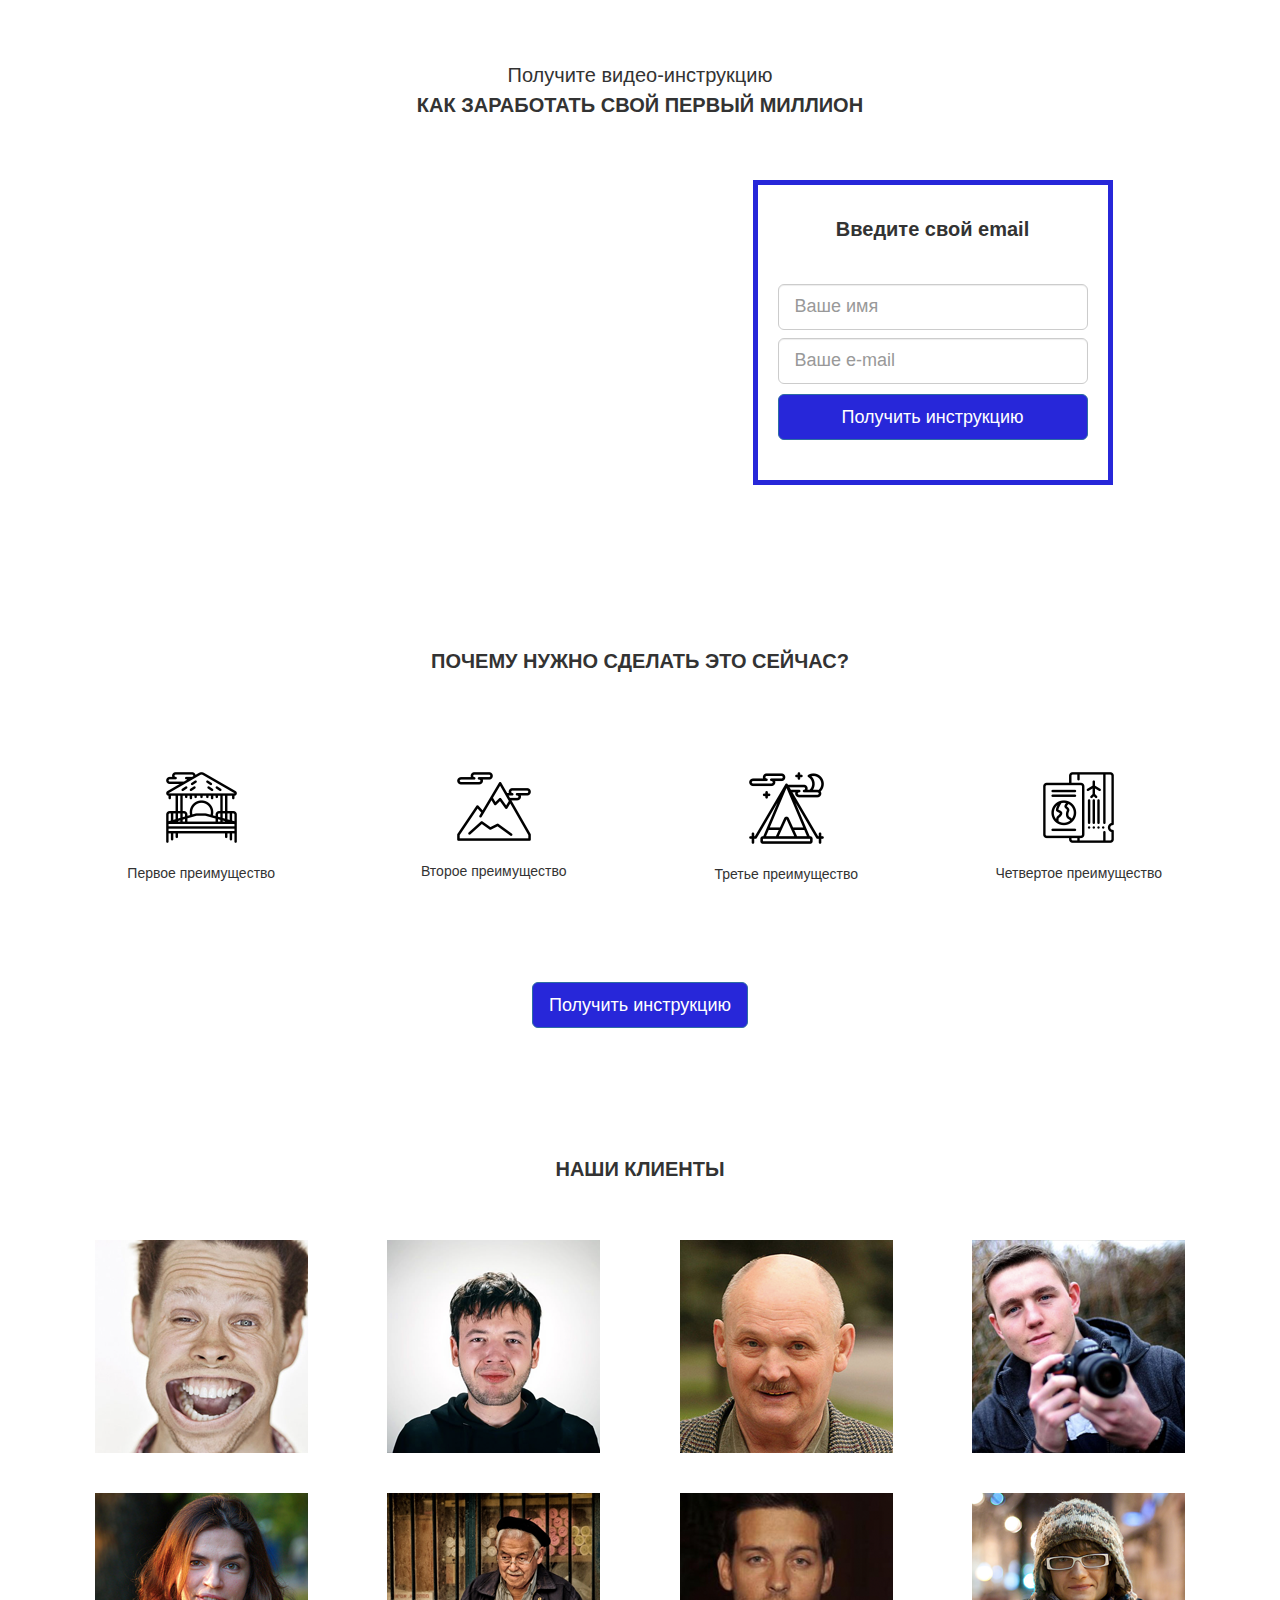
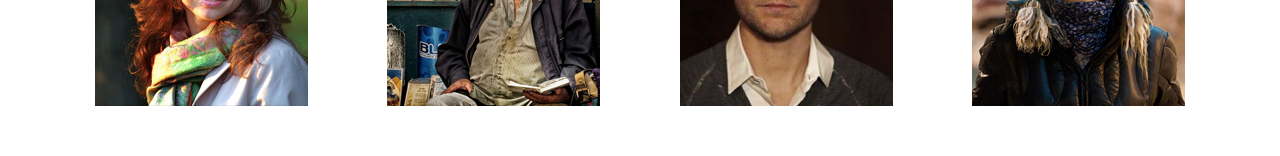
==== lesson_12/index.html @ de36cdbf "Создали 12 урок" ====
<!DOCTYPE html>
<html lang="ru">
<head>
	<meta charset="UTF-8">
	<link rel="stylesheet" href="css/bootstrap.css">
	<link rel="stylesheet" href="css/style.css">
	<title>Первый сайт на Bootstrap</title>
</head>
<body>
	<div class="section">
	 <div class="container">
	<!-- Первый row. Первый заголовок -->
	  <div class="row">
	 	 <div class="col-lg-6 col-lg-offset-3">
	 	 	<h1 class="header text-center">
				<span>Получите видео-инструкцию</span>
	 		  <strong class="text-uppercase">Как заработать свой первый миллион</strong>
	 		 </h1>
	 		</div>
	 	</div>
	 	<!-- Второй row. Секция под видео и форму -->
	 	<div class="row text-center">
	 		<div class="col-lg-6 col-md-8 col-sm-10 col-md-offset-2 col-lg-offset-1 col-sm-offset-2">
	 			<div class="video text-center">
	 				<iframe width="100%" height="315" src="https://www.youtube.com/embed/ayVLjyWqMCs" frameborder="0" allow="accelerometer; autoplay; encrypted-media; gyroscope; picture-in-picture" allowfullscreen></iframe>
	 			</div>	 			
	 		</div>	 		
	 			<div class="col-lg-4 col-md-8 col-sm-10 col-sm-offset-2 col-lg-offset-0 col-md-offset-2">
	 				<div class="form">
	 					<p class="form-header text-center">Введите свой email</p>
	 					<form action="#">
	 						<input type="text" class="form-control input-lg" placeholder="Ваше имя">
	 						<input type="text" class="form-control input-lg" placeholder="Ваше e-mail">
	 						<button class="btn btn-primary btn-lg btn-block form-btn">Получить инструкцию</button>
	 					</form>
	 				</div>	 				
	 			</div>
	 		</div>	 		
	 	</div>
	 </div>
	 	<!-- row под заголовок секции -->
 <div class="section">
 	<div class="container">
   <div class="row">
    <div class="col-lg-12">
     <h2 class="section-header text-uppercase text-center">Почему нужно сделать это сейчас?</h2>
	    </div>
	   </div>
   <!-- Блок с преимуществаими -->
 <div class="feature text-center">
  <div class="row">
  	<div class="col-lg-3 col-md-6">
  		<div class="feature-box">
  			<img src="img/01.png" alt="1 преимущество">
  			<p>Первое преимущество</p>
  		</div>
  	</div>
  	<div class="col-lg-3 col-md-6">
  		<div class="feature-box">
  			<img src="img/02.png" alt="2 преимущество">
  			<p>Второе преимущество</p>
  		</div>
  	</div>
  	<div class="col-lg-3 col-md-6">
  		<div class="feature-box">
  			<img src="img/03.png" alt="3 преимущество">
  			<p>Третье преимущество</p>
  		</div>
  	</div>
  	<div class="col-lg-3 col-md-6">
  		<div class="feature-box">
  			<img src="img/04.png" alt="4 преимущество">
  			<p>Четвертое преимущество</p>
  		  </div>
  	  </div>
    </div>
   </div>	
   <!-- Кнопка "Получить инструкцию" -->
   <button class="btn btn-primary btn-lg form-btn center-block">Получить инструкцию</button>
   <!-- Заголовок Наши клиенты -->
    <div class="row">
    <div class="col-lg-12">
     <h2 class="section-header text-uppercase text-center">Наши клиенты</h2>
	    </div>
	   </div>
<!-- Фото клиентов -->
   <div class="section-client ">		
   	<div class="row"> 
   		<div class="client-f text-center text-block">
			<div class="col-lg-3 col-md-6">				
				<div class="client-box"><img src="img/001.png" alt="Клиент"></div>
			</div>
			<div class="col-lg-3 col-md-6">
				<div class="client-box"><img src="img/002.png" alt="Клиент"></div>
			</div>
			<div class="col-lg-3 col-md-6">
				<div class="client-box"><img src="img/003.png" alt="Клиент"></div>
			</div>
			<div class="col-lg-3 col-md-6">
				<div class="client-box"><img src="img/004.png" alt="Клиент"></div>
			</div>
			<div class="col-lg-3 col-md-6">
				<div class="client-box"><img src="img/005.png" alt="Клиент"></div>
			</div>
			<div class="col-lg-3 col-md-6">
				<div class="client-box"><img src="img/006.png" alt="Клиент"></div>
			</div>
			<div class="col-lg-3 col-md-6">
				<div class="client-box"><img src="img/007.png" alt="Клиент"></div>
			</div>
			<div class="col-lg-3 col-md-6">
				<div class="client-box"><img src="img/008.png" alt="Клиент"></div>
				</div>
			</div>
				
			</div>
		</div>		
	</div>


  
 


</body>
</html>
---- lesson_12/css/style.css ----
.header	{
	margin: 60px auto;
	font-size: 20px;
	line-height: 1.5;
}
.header span {
	display: block;
}
.form {
	border: 5px solid #2727d9;
	padding: 30px 20px;
}
.form-header,.section-header {	
	margin-bottom: 40px;
 font-size: 20px;
 font-weight: 900;
 }
 .form input {
 	margin-bottom: 8px;
 }
.form-btn {
	background: #2727d9;
	margin: 10px auto;
}
.feature {
	margin: 60px auto;
}
.feature p {
	margin-top: 20px;
}
.video {
	margin-bottom: 30px;
}
.feature-box {	
 height: 150px;
}
.section-header {
	padding-top: 100px;
}
.client-box {
	margin: 20px auto;	
}
.section-client {	
	padding-bottom: 30px;
}
.section-client
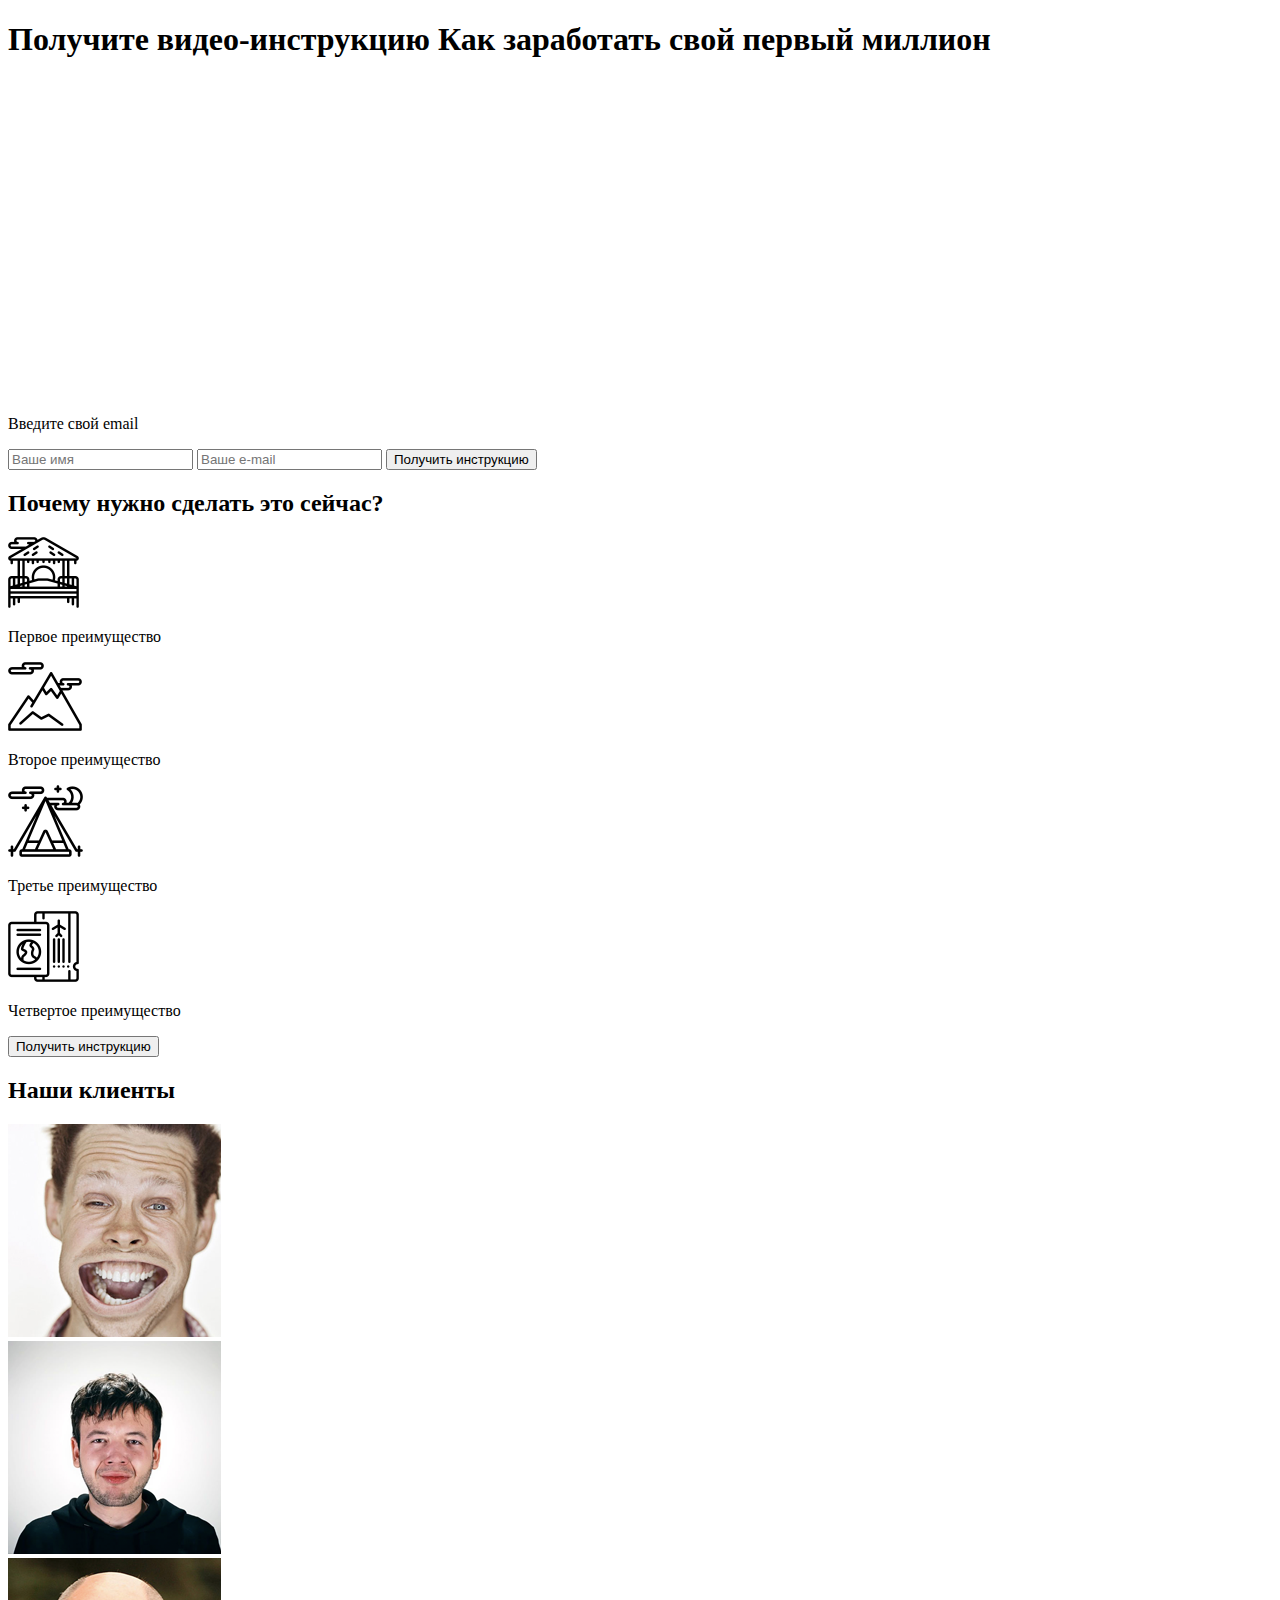
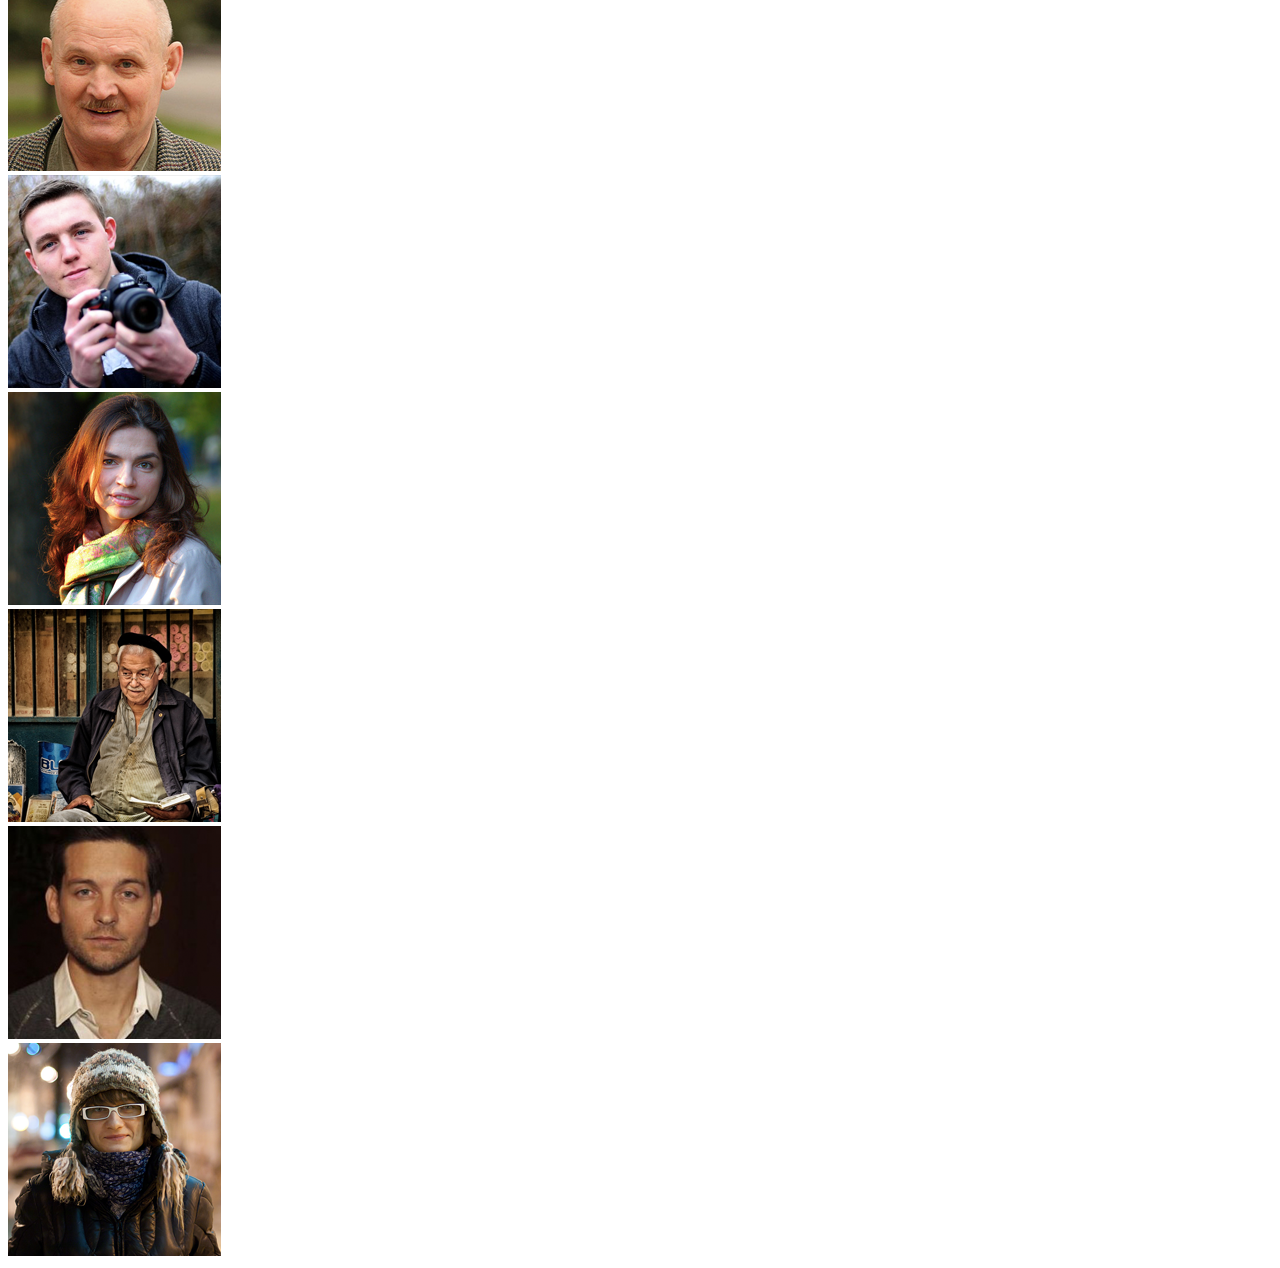
==== commit d22874ad: "Update index.html" ====
--- a/lesson_12/index.html
+++ b/lesson_12/index.html
@@ -2,8 +2,8 @@
 <html lang="ru">
 <head>
 	<meta charset="UTF-8">
-	<link rel="stylesheet" href="css/bootstrap.css">
-	<link rel="stylesheet" href="css/style.css">
+	<link rel="stylesheet" href="/css/bootstrap.css">
+	<link rel="stylesheet" href="/css/style.css">
 	<title>Первый сайт на Bootstrap</title>
 </head>
 <body>
@@ -123,4 +123,4 @@
 
 
 </body>
-</html>+</html>
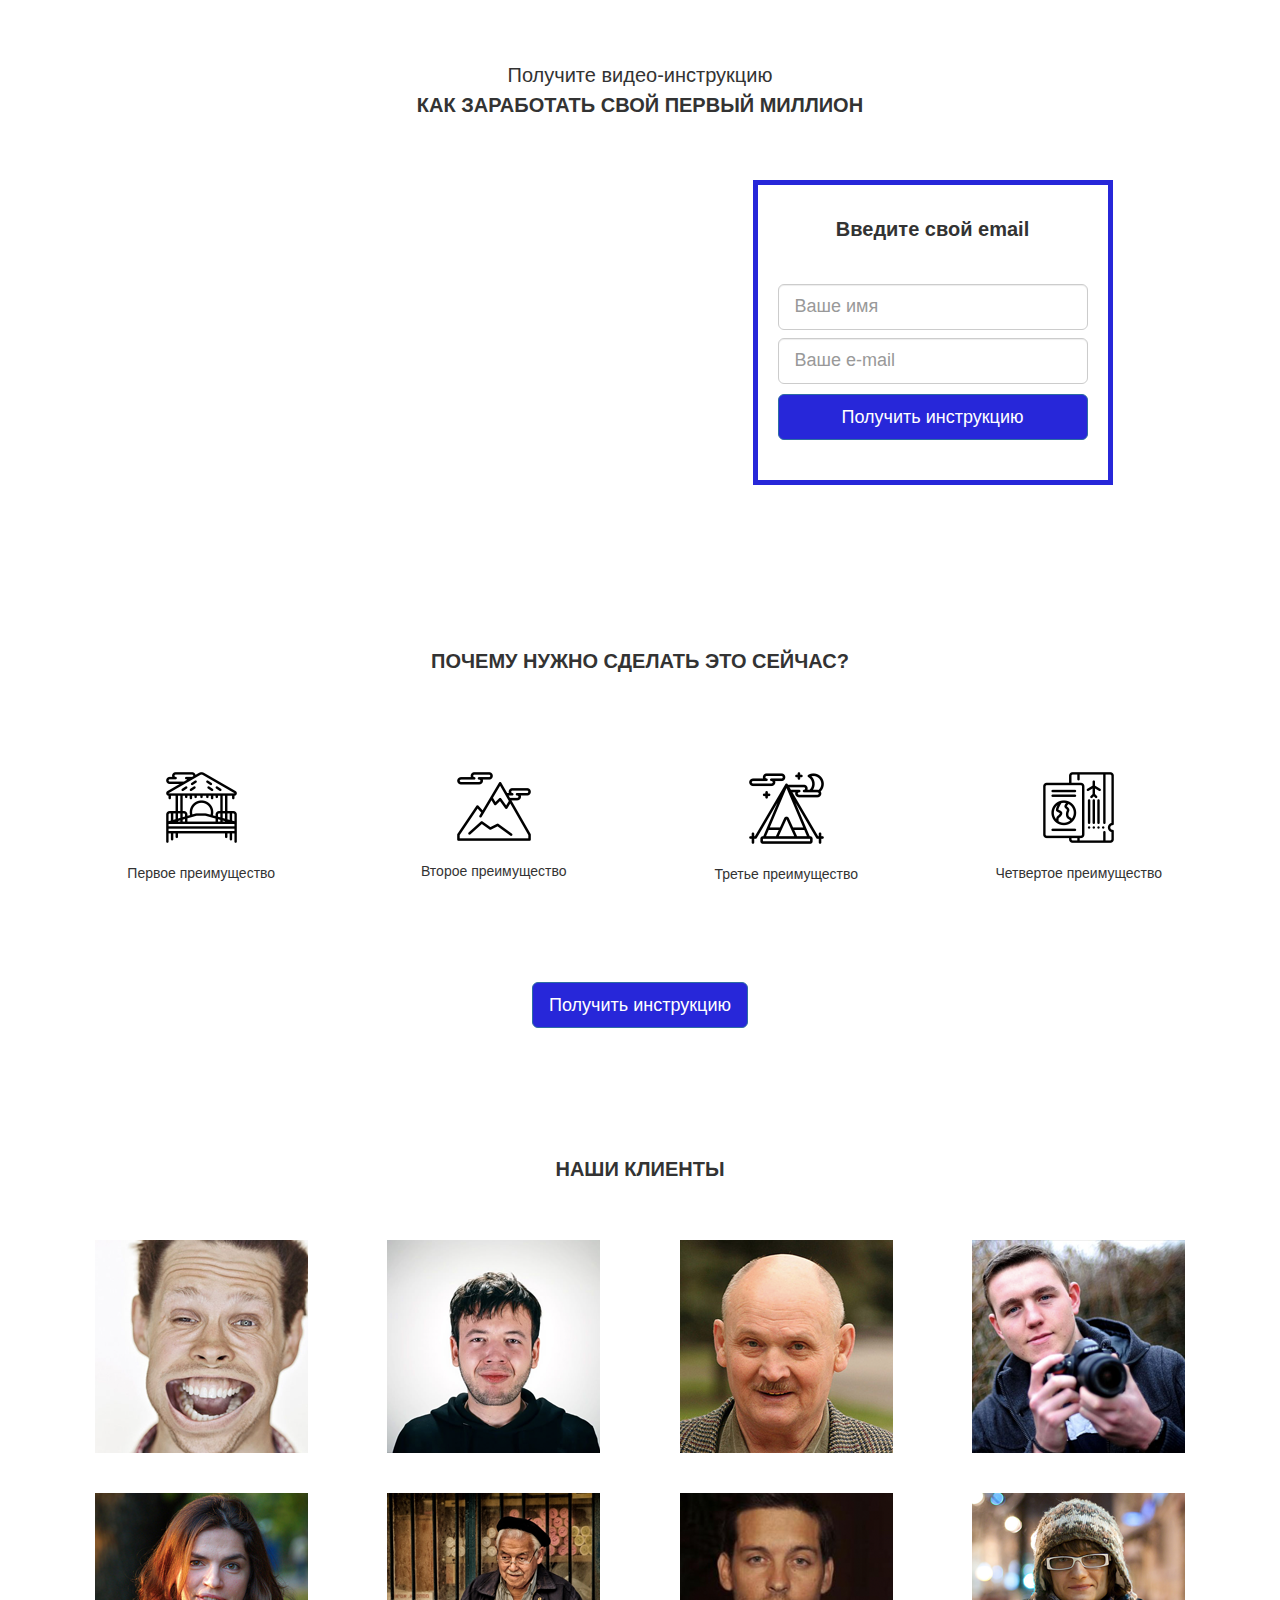
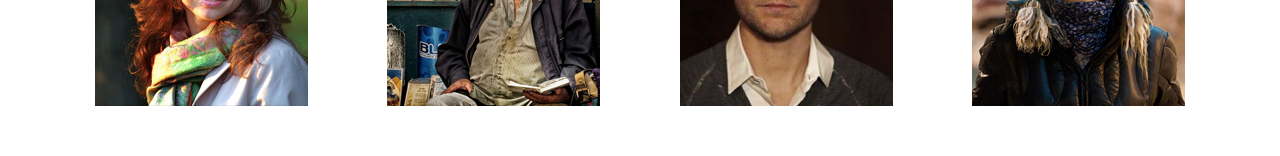
==== commit e8a2eea9: "Update index.html" ====
--- a/lesson_12/index.html
+++ b/lesson_12/index.html
@@ -1,125 +1,125 @@
 <!DOCTYPE html>
 <html lang="ru">
 <head>
-	<meta charset="UTF-8">
-	<link rel="stylesheet" href="/css/bootstrap.css">
-	<link rel="stylesheet" href="/css/style.css">
-	<title>Первый сайт на Bootstrap</title>
+<meta charset="UTF-8">
+<link rel="stylesheet" href="css/bootstrap.css">
+<link rel="stylesheet" href="css/style.css">
+<title>Первый сайт на Bootstrap</title>
 </head>
 <body>
-	<div class="section">
-	 <div class="container">
-	<!-- Первый row. Первый заголовок -->
-	  <div class="row">
-	 	 <div class="col-lg-6 col-lg-offset-3">
-	 	 	<h1 class="header text-center">
-				<span>Получите видео-инструкцию</span>
-	 		  <strong class="text-uppercase">Как заработать свой первый миллион</strong>
-	 		 </h1>
-	 		</div>
-	 	</div>
-	 	<!-- Второй row. Секция под видео и форму -->
-	 	<div class="row text-center">
-	 		<div class="col-lg-6 col-md-8 col-sm-10 col-md-offset-2 col-lg-offset-1 col-sm-offset-2">
-	 			<div class="video text-center">
-	 				<iframe width="100%" height="315" src="https://www.youtube.com/embed/ayVLjyWqMCs" frameborder="0" allow="accelerometer; autoplay; encrypted-media; gyroscope; picture-in-picture" allowfullscreen></iframe>
-	 			</div>	 			
-	 		</div>	 		
-	 			<div class="col-lg-4 col-md-8 col-sm-10 col-sm-offset-2 col-lg-offset-0 col-md-offset-2">
-	 				<div class="form">
-	 					<p class="form-header text-center">Введите свой email</p>
-	 					<form action="#">
-	 						<input type="text" class="form-control input-lg" placeholder="Ваше имя">
-	 						<input type="text" class="form-control input-lg" placeholder="Ваше e-mail">
-	 						<button class="btn btn-primary btn-lg btn-block form-btn">Получить инструкцию</button>
-	 					</form>
-	 				</div>	 				
-	 			</div>
-	 		</div>	 		
-	 	</div>
-	 </div>
-	 	<!-- row под заголовок секции -->
- <div class="section">
- 	<div class="container">
-   <div class="row">
-    <div class="col-lg-12">
-     <h2 class="section-header text-uppercase text-center">Почему нужно сделать это сейчас?</h2>
-	    </div>
-	   </div>
-   <!-- Блок с преимуществаими -->
- <div class="feature text-center">
-  <div class="row">
-  	<div class="col-lg-3 col-md-6">
-  		<div class="feature-box">
-  			<img src="img/01.png" alt="1 преимущество">
-  			<p>Первое преимущество</p>
-  		</div>
-  	</div>
-  	<div class="col-lg-3 col-md-6">
-  		<div class="feature-box">
-  			<img src="img/02.png" alt="2 преимущество">
-  			<p>Второе преимущество</p>
-  		</div>
-  	</div>
-  	<div class="col-lg-3 col-md-6">
-  		<div class="feature-box">
-  			<img src="img/03.png" alt="3 преимущество">
-  			<p>Третье преимущество</p>
-  		</div>
-  	</div>
-  	<div class="col-lg-3 col-md-6">
-  		<div class="feature-box">
-  			<img src="img/04.png" alt="4 преимущество">
-  			<p>Четвертое преимущество</p>
-  		  </div>
-  	  </div>
-    </div>
-   </div>	
-   <!-- Кнопка "Получить инструкцию" -->
-   <button class="btn btn-primary btn-lg form-btn center-block">Получить инструкцию</button>
-   <!-- Заголовок Наши клиенты -->
-    <div class="row">
-    <div class="col-lg-12">
-     <h2 class="section-header text-uppercase text-center">Наши клиенты</h2>
-	    </div>
-	   </div>
+<div class="section">
+<div class="container">
+<!-- Первый row. Первый заголовок -->
+<div class="row">
+ <div class="col-lg-6 col-lg-offset-3">
+	<h1 class="header text-center">
+		<span>Получите видео-инструкцию</span>
+	  <strong class="text-uppercase">Как заработать свой первый миллион</strong>
+	 </h1>
+	</div>
+</div>
+<!-- Второй row. Секция под видео и форму -->
+<div class="row text-center">
+ <div class="col-lg-6 col-md-8 col-sm-10 col-md-offset-2 col-lg-offset-1 col-sm-offset-2">
+  <div class="video text-center">
+   <iframe width="100%" height="315" src="https://www.youtube.com/embed/ayVLjyWqMCs" frameborder="0" allow="accelerometer; autoplay; encrypted-media; gyroscope; picture-in-picture" allowfullscreen></iframe>
+  </div>	 			
+</div>	 		
+<div class="col-lg-4 col-md-8 col-sm-10 col-sm-offset-2 col-lg-offset-0 col-md-offset-2">
+ <div class="form">
+  <p class="form-header text-center">Введите свой email</p>
+  <form action="#">
+   <input type="text" class="form-control input-lg" placeholder="Ваше имя">
+   <input type="text" class="form-control input-lg" placeholder="Ваше e-mail">
+   <button class="btn btn-primary btn-lg btn-block form-btn">Получить инструкцию</button>
+  </form>
+ </div>	 				
+</div>
+</div>	 		
+</div>
+</div>
+<!-- row под заголовок секции -->
+<div class="section">
+<div class="container">
+<div class="row">
+<div class="col-lg-12">
+<h2 class="section-header text-uppercase text-center">Почему нужно сделать это сейчас?</h2>
+</div>
+</div>
+<!-- Блок с преимуществаими -->
+<div class="feature text-center">
+<div class="row">
+<div class="col-lg-3 col-md-6">
+<div class="feature-box">
+	<img src="img/01.png" alt="1 преимущество">
+	<p>Первое преимущество</p>
+</div>
+</div>
+<div class="col-lg-3 col-md-6">
+<div class="feature-box">
+	<img src="img/02.png" alt="2 преимущество">
+	<p>Второе преимущество</p>
+</div>
+</div>
+<div class="col-lg-3 col-md-6">
+<div class="feature-box">
+	<img src="img/03.png" alt="3 преимущество">
+	<p>Третье преимущество</p>
+</div>
+</div>
+<div class="col-lg-3 col-md-6">
+<div class="feature-box">
+	<img src="img/04.png" alt="4 преимущество">
+	<p>Четвертое преимущество</p>
+  </div>
+</div>
+</div>
+</div>	
+<!-- Кнопка "Получить инструкцию" -->
+<button class="btn btn-primary btn-lg form-btn center-block">Получить инструкцию</button>
+<!-- Заголовок Наши клиенты -->
+<div class="row">
+<div class="col-lg-12">
+<h2 class="section-header text-uppercase text-center">Наши клиенты</h2>
+</div>
+</div>
 <!-- Фото клиентов -->
-   <div class="section-client ">		
-   	<div class="row"> 
-   		<div class="client-f text-center text-block">
-			<div class="col-lg-3 col-md-6">				
-				<div class="client-box"><img src="img/001.png" alt="Клиент"></div>
-			</div>
-			<div class="col-lg-3 col-md-6">
-				<div class="client-box"><img src="img/002.png" alt="Клиент"></div>
-			</div>
-			<div class="col-lg-3 col-md-6">
-				<div class="client-box"><img src="img/003.png" alt="Клиент"></div>
-			</div>
-			<div class="col-lg-3 col-md-6">
-				<div class="client-box"><img src="img/004.png" alt="Клиент"></div>
-			</div>
-			<div class="col-lg-3 col-md-6">
-				<div class="client-box"><img src="img/005.png" alt="Клиент"></div>
-			</div>
-			<div class="col-lg-3 col-md-6">
-				<div class="client-box"><img src="img/006.png" alt="Клиент"></div>
-			</div>
-			<div class="col-lg-3 col-md-6">
-				<div class="client-box"><img src="img/007.png" alt="Клиент"></div>
-			</div>
-			<div class="col-lg-3 col-md-6">
-				<div class="client-box"><img src="img/008.png" alt="Клиент"></div>
-				</div>
-			</div>
-				
-			</div>
-		</div>		
+<div class="section-client ">		
+<div class="row"> 
+<div class="client-f text-center text-block">
+	<div class="col-lg-3 col-md-6">				
+		<div class="client-box"><img src="img/001.png" alt="Клиент"></div>
+	</div>
+	<div class="col-lg-3 col-md-6">
+		<div class="client-box"><img src="img/002.png" alt="Клиент"></div>
+	</div>
+	<div class="col-lg-3 col-md-6">
+		<div class="client-box"><img src="img/003.png" alt="Клиент"></div>
+	</div>
+	<div class="col-lg-3 col-md-6">
+		<div class="client-box"><img src="img/004.png" alt="Клиент"></div>
+	</div>
+	<div class="col-lg-3 col-md-6">
+		<div class="client-box"><img src="img/005.png" alt="Клиент"></div>
+	</div>
+	<div class="col-lg-3 col-md-6">
+		<div class="client-box"><img src="img/006.png" alt="Клиент"></div>
+	</div>
+	<div class="col-lg-3 col-md-6">
+		<div class="client-box"><img src="img/007.png" alt="Клиент"></div>
+	</div>
+	<div class="col-lg-3 col-md-6">
+		<div class="client-box"><img src="img/008.png" alt="Клиент"></div>
+		</div>
 	</div>
 
+	</div>
+</div>		
+</div>
 
-  
- 
+
+
+
 
 
 </body>
--- a/lesson_12/css/style.css
+++ b/lesson_12/css/style.css
@@ -0,0 +1,46 @@
+.header	{
+	margin: 60px auto;
+	font-size: 20px;
+	line-height: 1.5;
+}
+.header span {
+	display: block;
+}
+.form {
+	border: 5px solid #2727d9;
+	padding: 30px 20px;
+}
+.form-header,.section-header {	
+	margin-bottom: 40px;
+ font-size: 20px;
+ font-weight: 900;
+ }
+ .form input {
+ 	margin-bottom: 8px;
+ }
+.form-btn {
+	background: #2727d9;
+	margin: 10px auto;
+}
+.feature {
+	margin: 60px auto;
+}
+.feature p {
+	margin-top: 20px;
+}
+.video {
+	margin-bottom: 30px;
+}
+.feature-box {	
+ height: 150px;
+}
+.section-header {
+	padding-top: 100px;
+}
+.client-box {
+	margin: 20px auto;	
+}
+.section-client {	
+	padding-bottom: 30px;
+}
+.section-client
